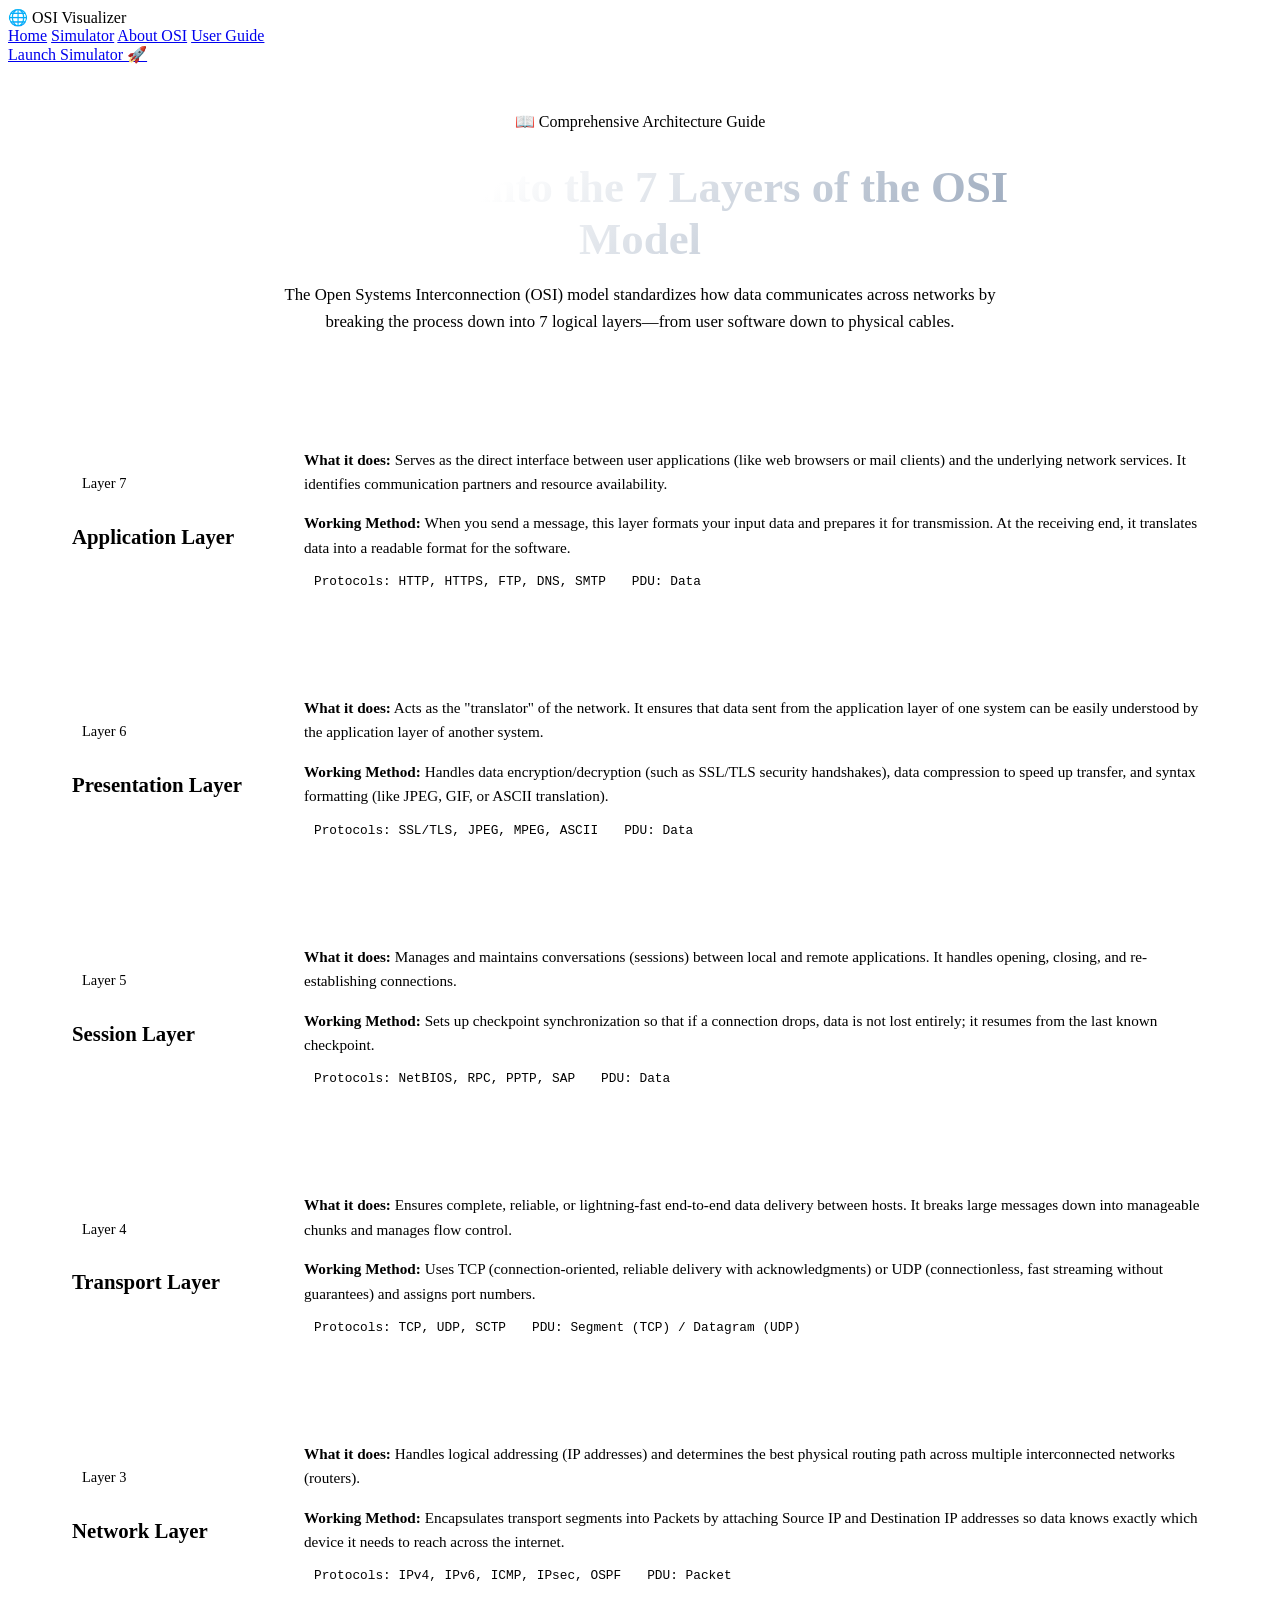
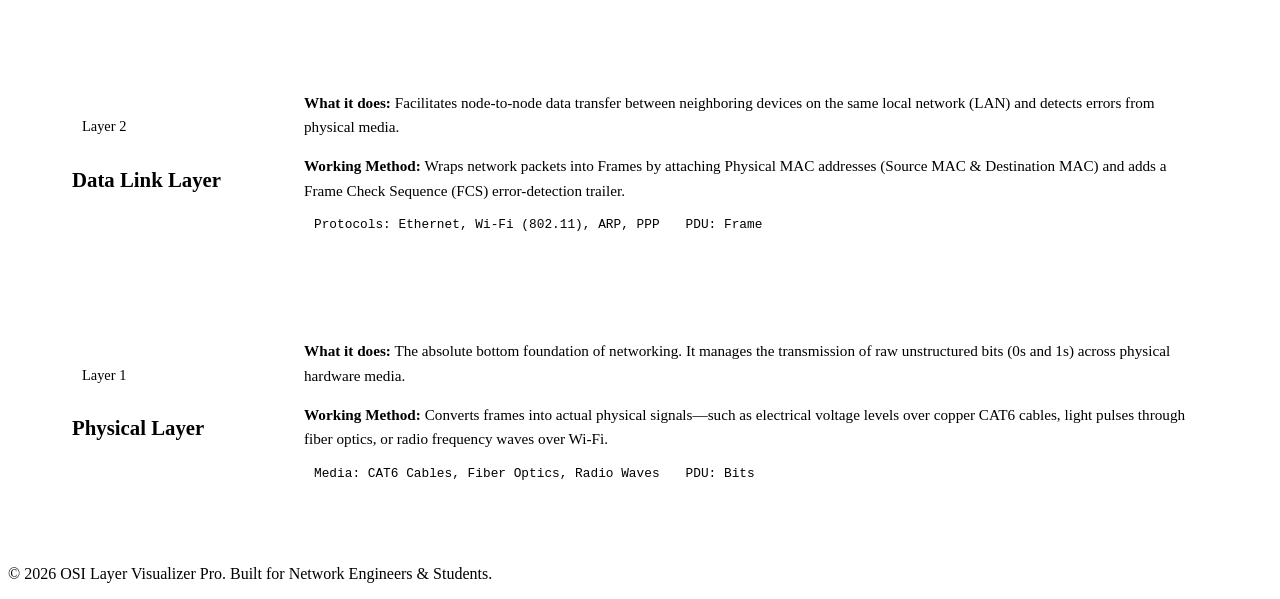
==== about.html @ ca4e5ac9 "Add files via upload" ====
<!DOCTYPE html>
<html lang="en">
<head>
    <meta charset="UTF-8">
    <meta name="viewport" content="width=device-width, initial-scale=1.0">
    <title>OSI Layer Visualizer Pro | About OSI Model</title>
    <link rel="stylesheet" href="css/style.css">
    <link rel="stylesheet" href="css/responsive.css">
    <style>
        .about-container {
            max-width: 1200px;
            margin: 3rem auto;
            padding: 0 2rem;
            display: flex;
            flex-direction: column;
            gap: 3rem;
        }
        .about-header {
            text-align: center;
            max-width: 750px;
            margin: 0 auto;
        }
        .about-header h1 {
            font-size: 2.8rem;
            margin-bottom: 1rem;
            background: linear-gradient(135deg, #ffffff 30%, #94a3b8 100%);
            -webkit-background-clip: text;
            -webkit-text-fill-color: transparent;
        }
        .about-header p {
            color: var(--text-muted);
            font-size: 1.05rem;
            line-height: 1.6;
        }
        .layers-grid {
            display: grid;
            grid-template-columns: 1fr;
            gap: 1.5rem;
        }
        .layer-info-card {
            background: var(--card-bg);
            border: 1px solid var(--border-color);
            border-radius: 16px;
            padding: 2rem;
            backdrop-filter: blur(12px);
            transition: var(--transition);
            display: grid;
            grid-template-columns: 200px 1fr;
            gap: 2rem;
            align-items: center;
        }
        .layer-info-card:hover {
            border-color: var(--accent-glow);
            transform: translateY(-2px);
            box-shadow: 0 10px 30px rgba(56, 189, 248, 0.15);
        }
        .layer-badge-box {
            display: flex;
            flex-direction: column;
            gap: 8px;
        }
        .layer-info-card h3 {
            color: var(--accent-glow);
            font-size: 1.3rem;
            margin-bottom: 6px;
        }
        .layer-details p {
            color: var(--text-muted);
            font-size: 0.95rem;
            line-height: 1.6;
            margin-bottom: 10px;
        }
        .meta-tags {
            display: flex;
            flex-wrap: wrap;
            gap: 6px;
            margin-top: 10px;
        }
        .meta-tag {
            background: rgba(255, 255, 255, 0.05);
            border: 1px solid var(--border-color);
            padding: 4px 10px;
            border-radius: 6px;
            font-size: 0.8rem;
            color: var(--text-main);
            font-family: monospace;
        }
        @media screen and (max-width: 768px) {
            .layer-info-card {
                grid-template-columns: 1fr;
                gap: 1rem;
            }
        }
    </style>
</head>
<body>
    <header class="navbar">
        <div class="logo">🌐 OSI <span>Visualizer</span></div>
        <nav class="nav-links">
            <a href="index.html">Home</a>
            <a href="simulator.html">Simulator</a>
            <a href="about.html" class="active">About OSI</a>
            <a href="guide.html">User Guide</a>
        </nav>
        <div class="nav-action">
            <a href="simulator.html" class="btn-glow">Launch Simulator 🚀</a>
        </div>
    </header>

    <main class="about-container">
        <div class="about-header">
            <div class="badge-pill">📖 Comprehensive Architecture Guide</div>
            <h1>Deep Dive into the 7 Layers of the OSI Model</h1>
            <p>The Open Systems Interconnection (OSI) model standardizes how data communicates across networks by breaking the process down into 7 logical layers—from user software down to physical cables.</p>
        </div>

        <div class="layers-grid">
            <!-- Layer 7 -->
            <div class="layer-info-card">
                <div class="layer-badge-box">
                    <span class="badge" style="width: fit-content; font-size: 0.9rem; padding: 4px 10px;">Layer 7</span>
                    <h3>Application Layer</h3>
                </div>
                <div class="layer-details">
                    <p><strong>What it does:</strong> Serves as the direct interface between user applications (like web browsers or mail clients) and the underlying network services. It identifies communication partners and resource availability.</p>
                    <p><strong>Working Method:</strong> When you send a message, this layer formats your input data and prepares it for transmission. At the receiving end, it translates data into a readable format for the software.</p>
                    <div class="meta-tags">
                        <span class="meta-tag">Protocols: HTTP, HTTPS, FTP, DNS, SMTP</span>
                        <span class="meta-tag">PDU: Data</span>
                    </div>
                </div>
            </div>

            <!-- Layer 6 -->
            <div class="layer-info-card">
                <div class="layer-badge-box">
                    <span class="badge" style="width: fit-content; font-size: 0.9rem; padding: 4px 10px;">Layer 6</span>
                    <h3>Presentation Layer</h3>
                </div>
                <div class="layer-details">
                    <p><strong>What it does:</strong> Acts as the "translator" of the network. It ensures that data sent from the application layer of one system can be easily understood by the application layer of another system.</p>
                    <p><strong>Working Method:</strong> Handles data encryption/decryption (such as SSL/TLS security handshakes), data compression to speed up transfer, and syntax formatting (like JPEG, GIF, or ASCII translation).</p>
                    <div class="meta-tags">
                        <span class="meta-tag">Protocols: SSL/TLS, JPEG, MPEG, ASCII</span>
                        <span class="meta-tag">PDU: Data</span>
                    </div>
                </div>
            </div>

            <!-- Layer 5 -->
            <div class="layer-info-card">
                <div class="layer-badge-box">
                    <span class="badge" style="width: fit-content; font-size: 0.9rem; padding: 4px 10px;">Layer 5</span>
                    <h3>Session Layer</h3>
                </div>
                <div class="layer-details">
                    <p><strong>What it does:</strong> Manages and maintains conversations (sessions) between local and remote applications. It handles opening, closing, and re-establishing connections.</p>
                    <p><strong>Working Method:</strong> Sets up checkpoint synchronization so that if a connection drops, data is not lost entirely; it resumes from the last known checkpoint.</p>
                    <div class="meta-tags">
                        <span class="meta-tag">Protocols: NetBIOS, RPC, PPTP, SAP</span>
                        <span class="meta-tag">PDU: Data</span>
                    </div>
                </div>
            </div>

            <!-- Layer 4 -->
            <div class="layer-info-card">
                <div class="layer-badge-box">
                    <span class="badge" style="width: fit-content; font-size: 0.9rem; padding: 4px 10px;">Layer 4</span>
                    <h3>Transport Layer</h3>
                </div>
                <div class="layer-details">
                    <p><strong>What it does:</strong> Ensures complete, reliable, or lightning-fast end-to-end data delivery between hosts. It breaks large messages down into manageable chunks and manages flow control.</p>
                    <p><strong>Working Method:</strong> Uses TCP (connection-oriented, reliable delivery with acknowledgments) or UDP (connectionless, fast streaming without guarantees) and assigns port numbers.</p>
                    <div class="meta-tags">
                        <span class="meta-tag">Protocols: TCP, UDP, SCTP</span>
                        <span class="meta-tag">PDU: Segment (TCP) / Datagram (UDP)</span>
                    </div>
                </div>
            </div>

            <!-- Layer 3 -->
            <div class="layer-info-card">
                <div class="layer-badge-box">
                    <span class="badge" style="width: fit-content; font-size: 0.9rem; padding: 4px 10px;">Layer 3</span>
                    <h3>Network Layer</h3>
                </div>
                <div class="layer-details">
                    <p><strong>What it does:</strong> Handles logical addressing (IP addresses) and determines the best physical routing path across multiple interconnected networks (routers).</p>
                    <p><strong>Working Method:</strong> Encapsulates transport segments into Packets by attaching Source IP and Destination IP addresses so data knows exactly which device it needs to reach across the internet.</p>
                    <div class="meta-tags">
                        <span class="meta-tag">Protocols: IPv4, IPv6, ICMP, IPsec, OSPF</span>
                        <span class="meta-tag">PDU: Packet</span>
                    </div>
                </div>
            </div>

            <!-- Layer 2 -->
            <div class="layer-info-card">
                <div class="layer-badge-box">
                    <span class="badge" style="width: fit-content; font-size: 0.9rem; padding: 4px 10px;">Layer 2</span>
                    <h3>Data Link Layer</h3>
                </div>
                <div class="layer-details">
                    <p><strong>What it does:</strong> Facilitates node-to-node data transfer between neighboring devices on the same local network (LAN) and detects errors from physical media.</p>
                    <p><strong>Working Method:</strong> Wraps network packets into Frames by attaching Physical MAC addresses (Source MAC & Destination MAC) and adds a Frame Check Sequence (FCS) error-detection trailer.</p>
                    <div class="meta-tags">
                        <span class="meta-tag">Protocols: Ethernet, Wi-Fi (802.11), ARP, PPP</span>
                        <span class="meta-tag">PDU: Frame</span>
                    </div>
                </div>
            </div>

            <!-- Layer 1 -->
            <div class="layer-info-card">
                <div class="layer-badge-box">
                    <span class="badge" style="width: fit-content; font-size: 0.9rem; padding: 4px 10px;">Layer 1</span>
                    <h3>Physical Layer</h3>
                </div>
                <div class="layer-details">
                    <p><strong>What it does:</strong> The absolute bottom foundation of networking. It manages the transmission of raw unstructured bits (0s and 1s) across physical hardware media.</p>
                    <p><strong>Working Method:</strong> Converts frames into actual physical signals—such as electrical voltage levels over copper CAT6 cables, light pulses through fiber optics, or radio frequency waves over Wi-Fi.</p>
                    <div class="meta-tags">
                        <span class="meta-tag">Media: CAT6 Cables, Fiber Optics, Radio Waves</span>
                        <span class="meta-tag">PDU: Bits</span>
                    </div>
                </div>
            </div>
        </div>
    </main>

    <footer class="footer">
        <p>&copy; 2026 OSI Layer Visualizer Pro. Built for Network Engineers & Students.</p>
    </footer>

    <script src="js/app.js"></script>
</body>
</html>
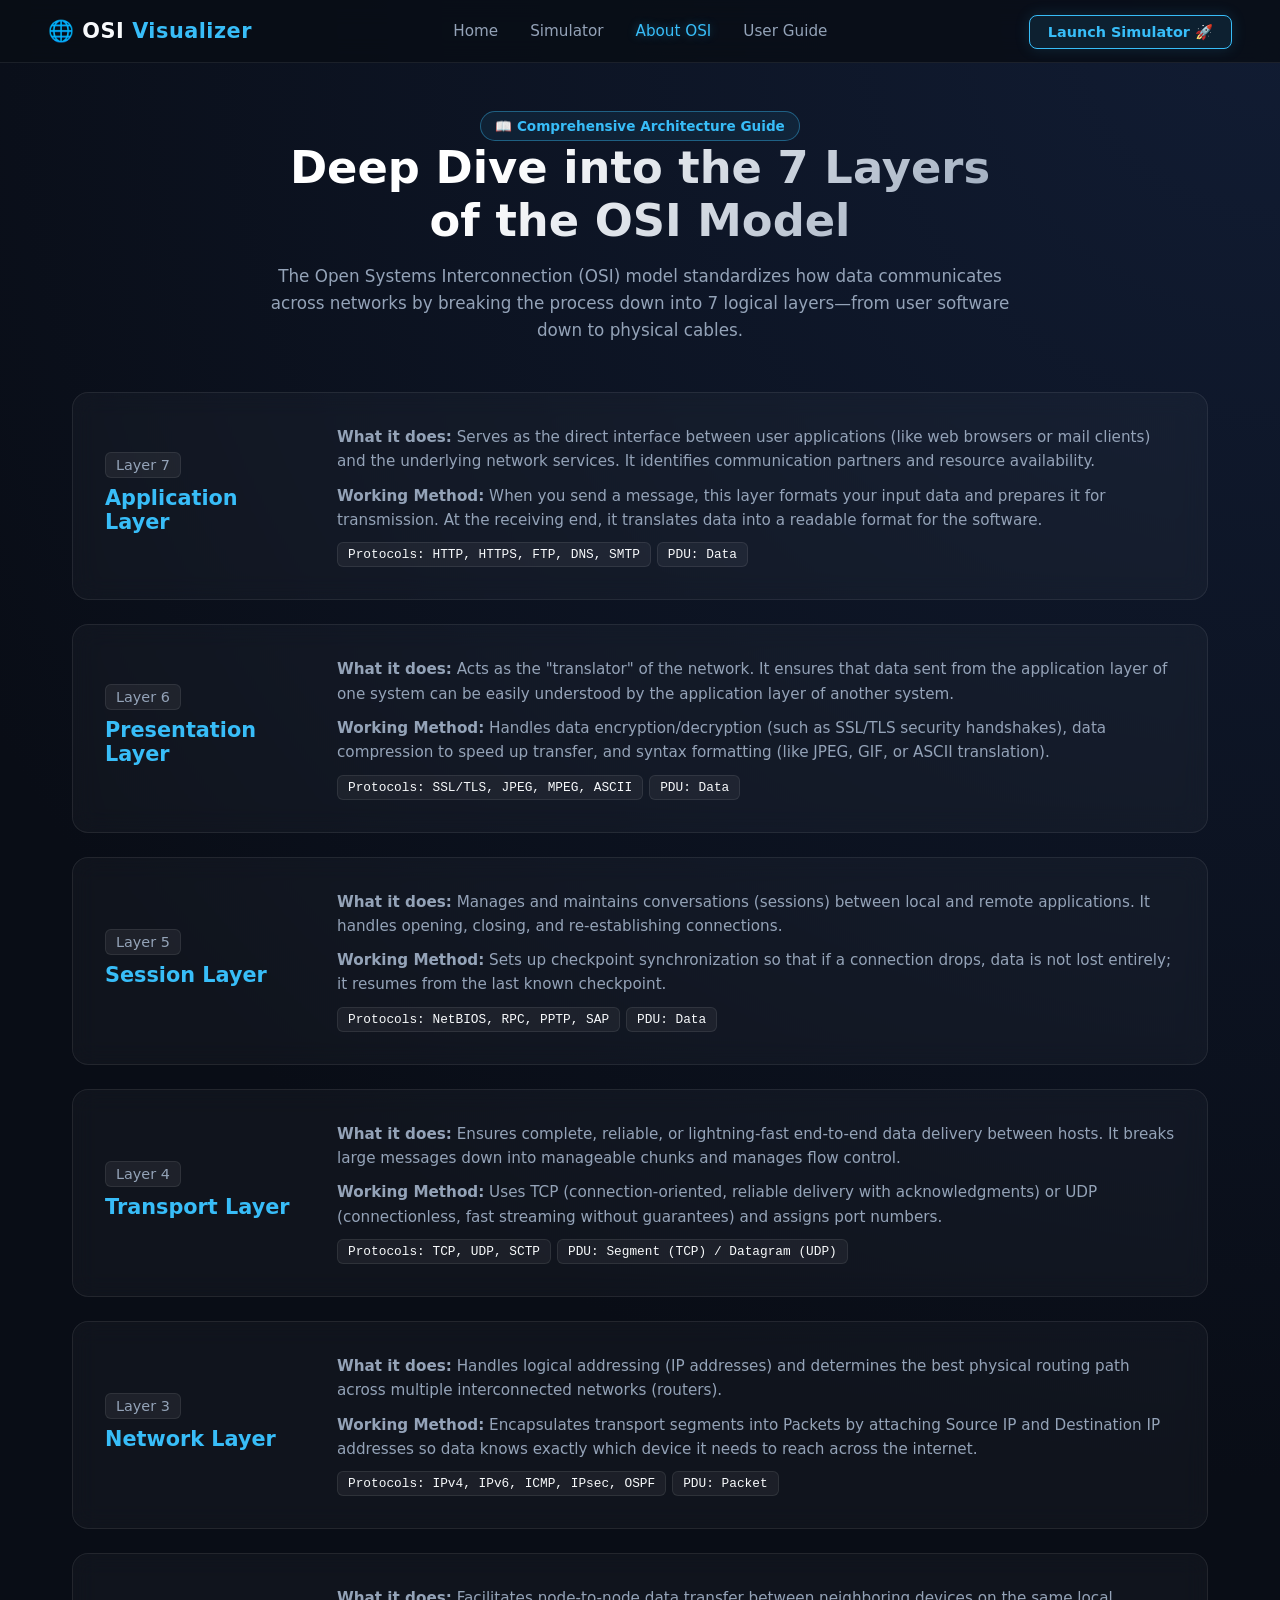
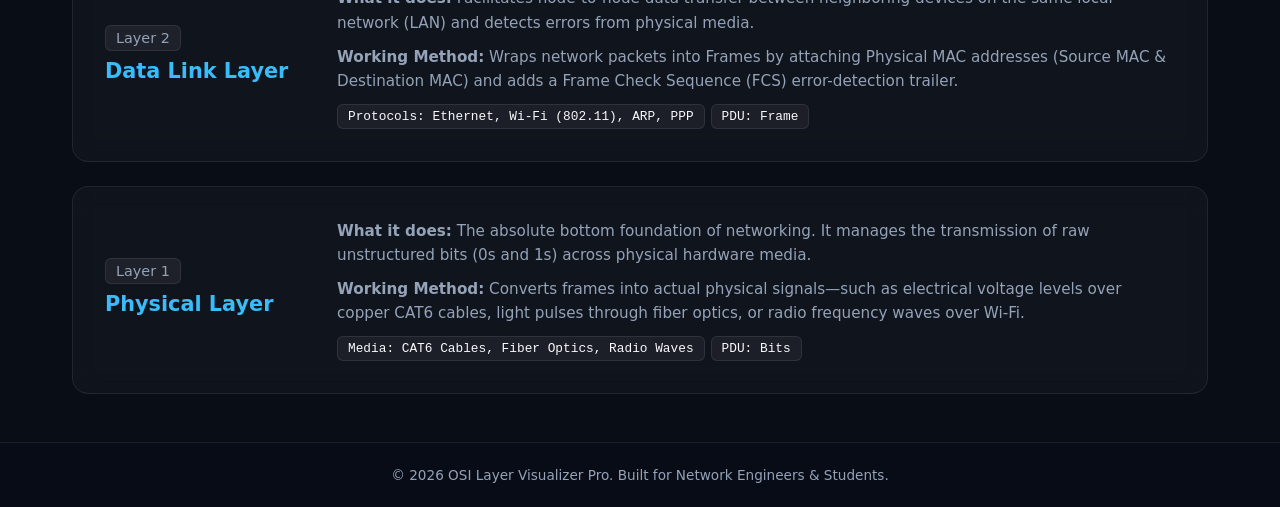
==== commit a7d67f85: "Update about.html" ====
--- a/about.html
+++ b/about.html
@@ -4,8 +4,10 @@
     <meta charset="UTF-8">
     <meta name="viewport" content="width=device-width, initial-scale=1.0">
     <title>OSI Layer Visualizer Pro | About OSI Model</title>
-    <link rel="stylesheet" href="css/style.css">
-    <link rel="stylesheet" href="css/responsive.css">
+   <link rel="stylesheet" href="style.css">
+<link rel="stylesheet" href="simulator.css">
+<link rel="stylesheet" href="animation.css">
+<link rel="stylesheet" href="responsive.css">
     <style>
         .about-container {
             max-width: 1200px;
@@ -235,4 +237,4 @@
 
     <script src="js/app.js"></script>
 </body>
-</html>+</html>
--- a/style.css
+++ b/style.css
@@ -0,0 +1,296 @@
+/* ==========================================
+   Global Variables & Reset
+   ================================---------- */
+:root {
+    --bg-dark: #090d16;
+    --bg-gradient: radial-gradient(circle at top right, #111c33 0%, #090d16 60%);
+    --card-bg: rgba(255, 255, 255, 0.03);
+    --card-hover: rgba(255, 255, 255, 0.06);
+    --border-color: rgba(255, 255, 255, 0.08);
+    --border-glow: rgba(56, 189, 248, 0.4);
+    
+    --accent-glow: #38bdf8;
+    --accent-blue: #0284c7;
+    --success-color: #22c55e;
+    --warning-color: #f59e0b;
+    
+    --text-main: #f8fafc;
+    --text-muted: #94a3b8;
+    
+    --font-main: 'Segoe UI', system-ui, -apple-system, sans-serif;
+    --transition: all 0.3s cubic-bezier(0.4, 0, 0.2, 1);
+}
+
+* {
+    margin: 0;
+    padding: 0;
+    box-sizing: border-box;
+}
+
+body {
+    background-color: var(--bg-dark);
+    background-image: var(--bg-gradient);
+    color: var(--text-main);
+    font-family: var(--font-main);
+    min-height: 100vh;
+    display: flex;
+    flex-direction: column;
+    overflow-x: hidden;
+}
+
+/* ==========================================
+   Navigation Bar Styling
+   ================================---------- */
+.navbar {
+    display: flex;
+    justify-content: space-between;
+    align-items: center;
+    padding: 1.2rem 3rem;
+    border-bottom: 1px solid var(--border-color);
+    background: rgba(9, 13, 22, 0.85);
+    backdrop-filter: blur(12px);
+    position: sticky;
+    top: 0;
+    z-index: 1000;
+}
+
+.logo {
+    font-size: 1.3rem;
+    font-weight: 700;
+    letter-spacing: 0.5px;
+    color: var(--text-main);
+    display: flex;
+    align-items: center;
+    gap: 8px;
+}
+
+.logo span {
+    color: var(--accent-glow);
+}
+
+.nav-links {
+    display: flex;
+    gap: 2rem;
+}
+
+.nav-links a {
+    color: var(--text-muted);
+    text-decoration: none;
+    font-size: 0.95rem;
+    font-weight: 500;
+    transition: var(--transition);
+}
+
+.nav-links a:hover,
+.nav-links a.active {
+    color: var(--accent-glow);
+    text-shadow: 0 0 10px rgba(56, 189, 248, 0.4);
+}
+
+.btn-glow {
+    background: rgba(56, 189, 248, 0.1);
+    border: 1px solid var(--accent-glow);
+    color: var(--accent-glow);
+    padding: 8px 18px;
+    border-radius: 8px;
+    text-decoration: none;
+    font-weight: 600;
+    font-size: 0.9rem;
+    box-shadow: 0 0 15px rgba(56, 189, 248, 0.15);
+    transition: var(--transition);
+}
+
+.btn-glow:hover {
+    background: var(--accent-glow);
+    color: var(--bg-dark);
+    box-shadow: 0 0 25px rgba(56, 189, 248, 0.4);
+    transform: translateY(-2px);
+}
+
+/* ==========================================
+   Hero Section Styling (Landing Page)
+   ================================---------- */
+.hero-section {
+    flex: 1;
+    display: grid;
+    grid-template-columns: 1.2fr 1fr;
+    gap: 4rem;
+    align-items: center;
+    padding: 4rem 6rem;
+    max-width: 1400px;
+    margin: 0 auto;
+}
+
+.hero-content {
+    display: flex;
+    flex-direction: column;
+    gap: 1.5rem;
+}
+
+.badge-pill {
+    display: inline-flex;
+    align-items: center;
+    background: rgba(56, 189, 248, 0.08);
+    border: 1px solid var(--border-glow);
+    color: var(--accent-glow);
+    padding: 6px 14px;
+    border-radius: 50px;
+    font-size: 0.85rem;
+    font-weight: 600;
+    width: fit-content;
+}
+
+.hero-content h1 {
+    font-size: 3.2rem;
+    font-weight: 800;
+    line-height: 1.15;
+    background: linear-gradient(135deg, #ffffff 30%, #94a3b8 100%);
+    -webkit-background-clip: text;
+    -webkit-text-fill-color: transparent;
+}
+
+.hero-content p {
+    color: var(--text-muted);
+    font-size: 1.05rem;
+    line-height: 1.6;
+    max-width: 540px;
+}
+
+.hero-cta {
+    display: flex;
+    gap: 1rem;
+    margin-top: 0.5rem;
+}
+
+.btn-primary {
+    background: linear-gradient(135deg, var(--accent-blue), var(--accent-glow));
+    color: white;
+    padding: 12px 24px;
+    border-radius: 10px;
+    text-decoration: none;
+    font-weight: 600;
+    box-shadow: 0 4px 20px rgba(2, 132, 199, 0.4);
+    transition: var(--transition);
+}
+
+.btn-primary:hover {
+    opacity: 0.9;
+    transform: translateY(-2px);
+    box-shadow: 0 6px 25px rgba(56, 189, 248, 0.5);
+}
+
+.btn-secondary {
+    background: var(--card-bg);
+    border: 1px solid var(--border-color);
+    color: var(--text-main);
+    padding: 12px 24px;
+    border-radius: 10px;
+    text-decoration: none;
+    font-weight: 600;
+    transition: var(--transition);
+}
+
+.btn-secondary:hover {
+    background: var(--card-hover);
+    border-color: var(--text-muted);
+}
+
+/* Feature Highlights Grid */
+.feature-highlights {
+    display: grid;
+    grid-template-columns: repeat(3, 1fr);
+    gap: 1.5rem;
+    margin-top: 2rem;
+    border-top: 1px solid var(--border-color);
+    padding-top: 2rem;
+}
+
+.highlight-item h3 {
+    font-size: 1.2rem;
+    color: var(--accent-glow);
+    margin-bottom: 4px;
+}
+
+.highlight-item p {
+    font-size: 0.85rem;
+    color: var(--text-muted);
+}
+
+/* ==========================================
+   Hero Graphic / Visual Mockup
+   ================================---------- */
+.hero-graphic {
+    background: var(--card-bg);
+    border: 1px solid var(--border-color);
+    border-radius: 20px;
+    padding: 3rem 2rem;
+    display: flex;
+    justify-content: space-between;
+    align-items: center;
+    backdrop-filter: blur(16px);
+    position: relative;
+    box-shadow: 0 20px 40px rgba(0, 0, 0, 0.4);
+}
+
+.node-box {
+    background: rgba(15, 23, 42, 0.8);
+    border: 1px solid var(--border-color);
+    padding: 1.5rem;
+    border-radius: 14px;
+    text-align: center;
+    display: flex;
+    flex-direction: column;
+    align-items: center;
+    gap: 8px;
+    width: 130px;
+    box-shadow: 0 10px 20px rgba(0, 0, 0, 0.3);
+}
+
+.node-icon {
+    font-size: 2.2rem;
+}
+
+.node-box span {
+    font-size: 0.85rem;
+    font-weight: 600;
+    color: var(--text-muted);
+}
+
+.data-stream-line {
+    flex: 1;
+    height: 3px;
+    background: linear-gradient(90deg, var(--accent-blue), var(--accent-glow));
+    position: relative;
+    margin: 0 1rem;
+}
+
+.moving-packet {
+    position: absolute;
+    top: 50%;
+    left: 40%;
+    transform: translate(-50%, -50%);
+    background: #0f172a;
+    border: 1px solid var(--accent-glow);
+    padding: 6px 10px;
+    border-radius: 8px;
+    font-size: 0.85rem;
+    box-shadow: 0 0 15px var(--accent-glow);
+    animation: floatPacket 3s infinite ease-in-out;
+}
+
+@keyframes floatPacket {
+    0%, 100% { left: 10%; transform: translate(-50%, -50%) scale(1); }
+    50% { left: 90%; transform: translate(-50%, -50%) scale(1.1); }
+}
+
+/* ==========================================
+   Footer Styling
+   ================================---------- */
+.footer {
+    text-align: center;
+    padding: 1.5rem;
+    border-top: 1px solid var(--border-color);
+    color: var(--text-muted);
+    font-size: 0.85rem;
+    background: rgba(9, 13, 22, 0.5);
+}
--- a/simulator.css
+++ b/simulator.css
@@ -0,0 +1,429 @@
+/* ==========================================
+   Simulator Layout & Workspace Grid
+   ================================---------- */
+.simulator-container {
+    display: grid;
+    grid-template-columns: 1fr 380px 1fr;
+    gap: 1.5rem;
+    padding: 1.5rem 2.5rem;
+    height: calc(100vh - 75px);
+    max-width: 1700px;
+    margin: 0 auto;
+}
+
+/* PC Panels (Source & Destination) */
+.pc-panel {
+    background: var(--card-bg);
+    border: 1px solid var(--border-color);
+    border-radius: 18px;
+    padding: 1.25rem;
+    display: flex;
+    flex-direction: column;
+    backdrop-filter: blur(16px);
+    box-shadow: 0 15px 35px rgba(0, 0, 0, 0.3);
+    overflow: hidden;
+}
+
+.pc-header {
+    display: flex;
+    justify-content: space-between;
+    align-items: center;
+    margin-bottom: 1rem;
+    padding-bottom: 0.75rem;
+    border-bottom: 1px solid var(--border-color);
+}
+
+.pc-title-group {
+    display: flex;
+    align-items: center;
+    gap: 12px;
+}
+
+.pc-icon {
+    font-size: 2rem;
+    background: rgba(255, 255, 255, 0.05);
+    padding: 8px;
+    border-radius: 12px;
+    border: 1px solid var(--border-color);
+}
+
+.pc-title-group h2 {
+    font-size: 1.15rem;
+    font-weight: 700;
+    color: var(--text-main);
+}
+
+.ip-tag {
+    font-size: 0.75rem;
+    font-family: monospace;
+    color: var(--accent-glow);
+    background: rgba(56, 189, 248, 0.1);
+    padding: 2px 6px;
+    border-radius: 4px;
+}
+
+/* Input & Output Cards */
+.input-card, .output-card {
+    background: rgba(0, 0, 0, 0.25);
+    border: 1px solid var(--border-color);
+    padding: 0.85rem;
+    border-radius: 12px;
+    margin-bottom: 1rem;
+}
+
+.input-card label, .output-card label {
+    font-size: 0.8rem;
+    color: var(--text-muted);
+    font-weight: 600;
+    display: block;
+    margin-bottom: 6px;
+}
+
+.input-group {
+    display: flex;
+    gap: 8px;
+}
+
+.input-group input {
+    flex: 1;
+    background: rgba(0, 0, 0, 0.4);
+    border: 1px solid var(--border-color);
+    padding: 8px 12px;
+    border-radius: 8px;
+    color: var(--text-main);
+    font-size: 0.9rem;
+    outline: none;
+    transition: var(--transition);
+}
+
+.input-group input:focus {
+    border-color: var(--accent-glow);
+    box-shadow: 0 0 10px rgba(56, 189, 248, 0.2);
+}
+
+.output-display {
+    background: rgba(0, 0, 0, 0.4);
+    border: 1px solid var(--border-color);
+    padding: 10px 12px;
+    border-radius: 8px;
+    color: var(--success-color);
+    font-weight: 600;
+    font-size: 0.9rem;
+    min-height: 40px;
+    display: flex;
+    align-items: center;
+}
+
+/* Stack Container & Layer Cards */
+.stack-wrapper {
+    display: flex;
+    flex-direction: column;
+    flex: 1;
+}
+
+.stack-wrapper h3 {
+    font-size: 0.8rem;
+    text-transform: uppercase;
+    letter-spacing: 0.5px;
+    color: var(--text-muted);
+    margin-bottom: 8px;
+}
+
+.stack-container {
+    display: flex;
+    flex-direction: column;
+    gap: 6px;
+    flex: 1;
+    justify-content: space-between;
+}
+
+.layer-card {
+    background: rgba(255, 255, 255, 0.02);
+    border: 1px solid var(--border-color);
+    padding: 8px 12px;
+    border-radius: 8px;
+    font-size: 0.85rem;
+    display: flex;
+    justify-content: space-between;
+    align-items: center;
+    cursor: pointer;
+    transition: var(--transition);
+}
+
+.layer-card:hover {
+    background: rgba(255, 255, 255, 0.05);
+    border-color: var(--text-muted);
+}
+
+.layer-card.active {
+    background: rgba(56, 189, 248, 0.15);
+    border-color: var(--accent-glow);
+    box-shadow: 0 0 15px rgba(56, 189, 248, 0.3);
+    transform: scale(1.01);
+}
+
+.badge {
+    background: rgba(255, 255, 255, 0.06);
+    border: 1px solid var(--border-color);
+    padding: 2px 8px;
+    border-radius: 6px;
+    font-size: 0.75rem;
+    color: var(--text-muted);
+}
+
+/* ==========================================
+   Transmission Hub (Center Panel)
+   ================================---------- */
+.transmission-hub {
+    background: var(--card-bg);
+    border: 1px solid var(--border-color);
+    border-radius: 18px;
+    padding: 1.25rem;
+    display: flex;
+    flex-direction: column;
+    justify-content: space-between;
+    backdrop-filter: blur(16px);
+    box-shadow: 0 15px 35px rgba(0, 0, 0, 0.3);
+}
+
+.hub-header {
+    text-align: center;
+}
+
+.hub-header h3 {
+    font-size: 1rem;
+    font-weight: 700;
+}
+
+.hub-header p {
+    font-size: 0.75rem;
+    color: var(--text-muted);
+}
+
+.channel-track {
+    height: 40px;
+    background: rgba(0, 0, 0, 0.3);
+    border: 1px solid var(--border-color);
+    border-radius: 10px;
+    position: relative;
+    display: flex;
+    align-items: center;
+    padding: 0 10px;
+    overflow: hidden;
+}
+
+.packet-capsule {
+    position: absolute;
+    background: #0f172a;
+    border: 1px solid var(--accent-glow);
+    padding: 4px 10px;
+    border-radius: 6px;
+    font-size: 0.75rem;
+    font-weight: 600;
+    color: var(--accent-glow);
+    box-shadow: 0 0 12px var(--accent-glow);
+    transition: left 0.5s ease-in-out;
+}
+
+.packet-capsule.hidden {
+    display: none;
+}
+
+/* Real-Time Inspector Box */
+.inspector-box-container {
+    background: rgba(0, 0, 0, 0.35);
+    border: 1px solid var(--border-color);
+    border-radius: 12px;
+    padding: 1rem;
+    display: flex;
+    flex-direction: column;
+    flex: 1;
+    margin: 1rem 0;
+    max-height: 320px;
+}
+
+.inspector-header {
+    display: flex;
+    justify-content: space-between;
+    align-items: center;
+    margin-bottom: 8px;
+    border-bottom: 1px solid var(--border-color);
+    padding-bottom: 6px;
+}
+
+.inspector-header h4 {
+    font-size: 0.85rem;
+    color: var(--text-main);
+}
+
+.phase-badge {
+    font-size: 0.7rem;
+    padding: 2px 8px;
+    border-radius: 4px;
+    background: rgba(245, 158, 11, 0.15);
+    color: var(--warning-color);
+    border: 1px solid rgba(245, 158, 11, 0.3);
+}
+
+.inspector-content {
+    flex: 1;
+    overflow-y: auto;
+    font-family: monospace;
+    font-size: 0.78rem;
+    color: var(--accent-glow);
+    display: flex;
+    flex-direction: column;
+    gap: 6px;
+    padding-right: 4px;
+}
+
+.inspector-content::-webkit-scrollbar {
+    width: 4px;
+}
+.inspector-content::-webkit-scrollbar-thumb {
+    background: var(--border-color);
+    border-radius: 4px;
+}
+
+.placeholder-text {
+    color: var(--text-muted);
+    font-style: italic;
+    font-family: var(--font-main);
+    text-align: center;
+    margin: auto;
+}
+
+/* Simulation Controls */
+.sim-controls {
+    display: grid;
+    grid-template-columns: 1fr 1fr;
+    gap: 10px;
+}
+
+.btn-control {
+    background: rgba(255, 255, 255, 0.04);
+    border: 1px solid var(--border-color);
+    color: var(--text-main);
+    padding: 10px;
+    border-radius: 8px;
+    font-weight: 600;
+    font-size: 0.85rem;
+    cursor: pointer;
+    transition: var(--transition);
+}
+
+.btn-control:hover:not(:disabled) {
+    background: rgba(255, 255, 255, 0.08);
+    border-color: var(--text-muted);
+}
+
+.btn-control:disabled {
+    opacity: 0.4;
+    cursor: not-allowed;
+}
+
+.btn-control.accent {
+    background: rgba(239, 68, 68, 0.1);
+    border-color: rgba(239, 68, 68, 0.3);
+    color: #f87171;
+}
+
+.btn-control.accent:hover {
+    background: rgba(239, 68, 68, 0.2);
+}
+
+/* ==========================================
+   Layer Details Modal Styling
+   ================================---------- */
+.modal {
+    position: fixed;
+    top: 0;
+    left: 0;
+    width: 100%;
+    height: 100%;
+    background: rgba(9, 13, 22, 0.8);
+    backdrop-filter: blur(8px);
+    display: flex;
+    justify-content: center;
+    align-items: center;
+    z-index: 2000;
+    transition: var(--transition);
+}
+
+.modal.hidden {
+    display: none;
+}
+
+.modal-content {
+    background: #0f172a;
+    border: 1px solid var(--border-glow);
+    width: 90%;
+    max-width: 550px;
+    padding: 2rem;
+    border-radius: 16px;
+    position: relative;
+    box-shadow: 0 25px 50px rgba(0, 0, 0, 0.5);
+}
+
+.close-btn {
+    position: absolute;
+    top: 1.2rem;
+    right: 1.5rem;
+    font-size: 1.5rem;
+    color: var(--text-muted);
+    cursor: pointer;
+    transition: var(--transition);
+}
+
+.close-btn:hover {
+    color: var(--text-main);
+}
+
+#modalLayerTitle {
+    color: var(--accent-glow);
+    font-size: 1.3rem;
+    margin-bottom: 1rem;
+}
+
+.modal-body {
+    display: flex;
+    flex-direction: column;
+    gap: 12px;
+    font-size: 0.9rem;
+    color: var(--text-muted);
+}
+
+.modal-body p {
+    line-height: 1.5;
+}
+
+.modal-body ul {
+    margin-left: 1.2rem;
+    display: flex;
+    flex-direction: column;
+    gap: 4px;
+}
+
+.modal-body li strong {
+    color: var(--text-main);
+}
+
+/* System Online Dot Indicator */
+.status-indicator {
+    display: flex;
+    align-items: center;
+    gap: 6px;
+    font-size: 0.8rem;
+    color: var(--text-muted);
+}
+
+.status-dot {
+    width: 8px;
+    height: 8px;
+    border-radius: 50%;
+}
+
+.status-dot.online {
+    background: var(--success-color);
+    box-shadow: 0 0 8px var(--success-color);
+}
--- a/animation.css
+++ b/animation.css
@@ -0,0 +1,99 @@
+/* ==========================================
+   OSI Layer Visualizer - Animation Styles
+   ================================---------- */
+
+/* Active Layer Glowing Pulse */
+@keyframes layerPulse {
+    0% {
+        box-shadow: 0 0 5px rgba(56, 189, 248, 0.2);
+        border-color: var(--border-color);
+    }
+    50% {
+        box-shadow: 0 0 20px rgba(56, 189, 248, 0.5);
+        border-color: var(--accent-glow);
+        background: rgba(56, 189, 248, 0.15);
+    }
+    100% {
+        box-shadow: 0 0 10px rgba(56, 189, 248, 0.3);
+        border-color: var(--accent-glow);
+        background: rgba(56, 189, 248, 0.1);
+    }
+}
+
+.layer-card.active {
+    animation: layerPulse 1.2s infinite ease-in-out;
+}
+
+/* Flying Packet Animation across the channel */
+@keyframes packetTravel {
+    0% {
+        left: 5%;
+        transform: translateY(-50%) scale(0.9);
+        opacity: 0;
+    }
+    20% {
+        opacity: 1;
+    }
+    80% {
+        opacity: 1;
+    }
+    100% {
+        left: 85%;
+        transform: translateY(-50%) scale(1);
+        opacity: 0;
+    }
+}
+
+.packet-capsule.animate-flight {
+    animation: packetTravel 2s cubic-bezier(0.4, 0, 0.2, 1) forwards;
+}
+
+/* Modal Fade-In Effect */
+@keyframes modalFadeIn {
+    from {
+        opacity: 0;
+        transform: scale(0.95) translateY(-10px);
+    }
+    to {
+        opacity: 1;
+        transform: scale(1) translateY(0);
+    }
+}
+
+.modal:not(.hidden) .modal-content {
+    animation: modalFadeIn 0.3s cubic-bezier(0.16, 1, 0.3, 1) forwards;
+}
+
+/* Inspector Log Item Appearance */
+@keyframes logSlideIn {
+    from {
+        opacity: 0;
+        transform: translateX(-10px);
+    }
+    to {
+        opacity: 1;
+        transform: translateX(0);
+    }
+}
+
+.inspector-content > div, 
+.inspector-content > p {
+    animation: logSlideIn 0.25s ease-out forwards;
+}
+
+/* Status Indicator Pulse (Online Dot) */
+@keyframes dotPulse {
+    0% {
+        box-shadow: 0 0 0 0 rgba(34, 197, 94, 0.4);
+    }
+    70% {
+        box-shadow: 0 0 0 8px rgba(34, 197, 94, 0);
+    }
+    100% {
+        box-shadow: 0 0 0 0 rgba(34, 197, 94, 0);
+    }
+}
+
+.status-dot.online {
+    animation: dotPulse 2s infinite;
+}
--- a/responsive.css
+++ b/responsive.css
@@ -0,0 +1,89 @@
+/* ==========================================
+   Responsive Design & Media Queries
+   ================================---------- */
+
+/* Tablets & Small Laptops (Width <= 1200px) */
+@media screen and (max-width: 1200px) {
+    .simulator-container {
+        grid-template-columns: 1fr 1fr;
+        grid-template-rows: auto auto;
+        height: auto;
+        min-height: calc(100vh - 75px);
+    }
+
+    .transmission-hub {
+        grid-column: span 2;
+        order: 3;
+        margin-top: 1rem;
+    }
+
+    .hero-section {
+        grid-template-columns: 1fr;
+        padding: 3rem 2rem;
+        text-align: center;
+    }
+
+    .hero-content {
+        align-items: center;
+    }
+
+    .hero-content p {
+        max-width: 100%;
+    }
+
+    .hero-cta {
+        justify-content: center;
+    }
+
+    .feature-highlights {
+        justify-content: center;
+    }
+
+    .hero-graphic {
+        max-width: 600px;
+        margin: 0 auto;
+        width: 100%;
+    }
+}
+
+/* Mobile Devices & Small Tablets (Width <= 768px) */
+@media screen and (max-width: 768px) {
+    .navbar {
+        padding: 1rem 1.5rem;
+        flex-direction: column;
+        gap: 1rem;
+    }
+
+    .nav-links {
+        gap: 1rem;
+        font-size: 0.9rem;
+    }
+
+    .simulator-container {
+        grid-template-columns: 1fr;
+        padding: 1rem;
+        gap: 1rem;
+    }
+
+    .transmission-hub {
+        grid-column: span 1;
+    }
+
+    .hero-content h1 {
+        font-size: 2.3rem;
+    }
+
+    .feature-highlights {
+        grid-template-columns: 1fr;
+        gap: 1rem;
+    }
+
+    .hero-graphic {
+        padding: 2rem 1rem;
+    }
+
+    .modal-content {
+        width: 95%;
+        padding: 1.5rem;
+    }
+}
